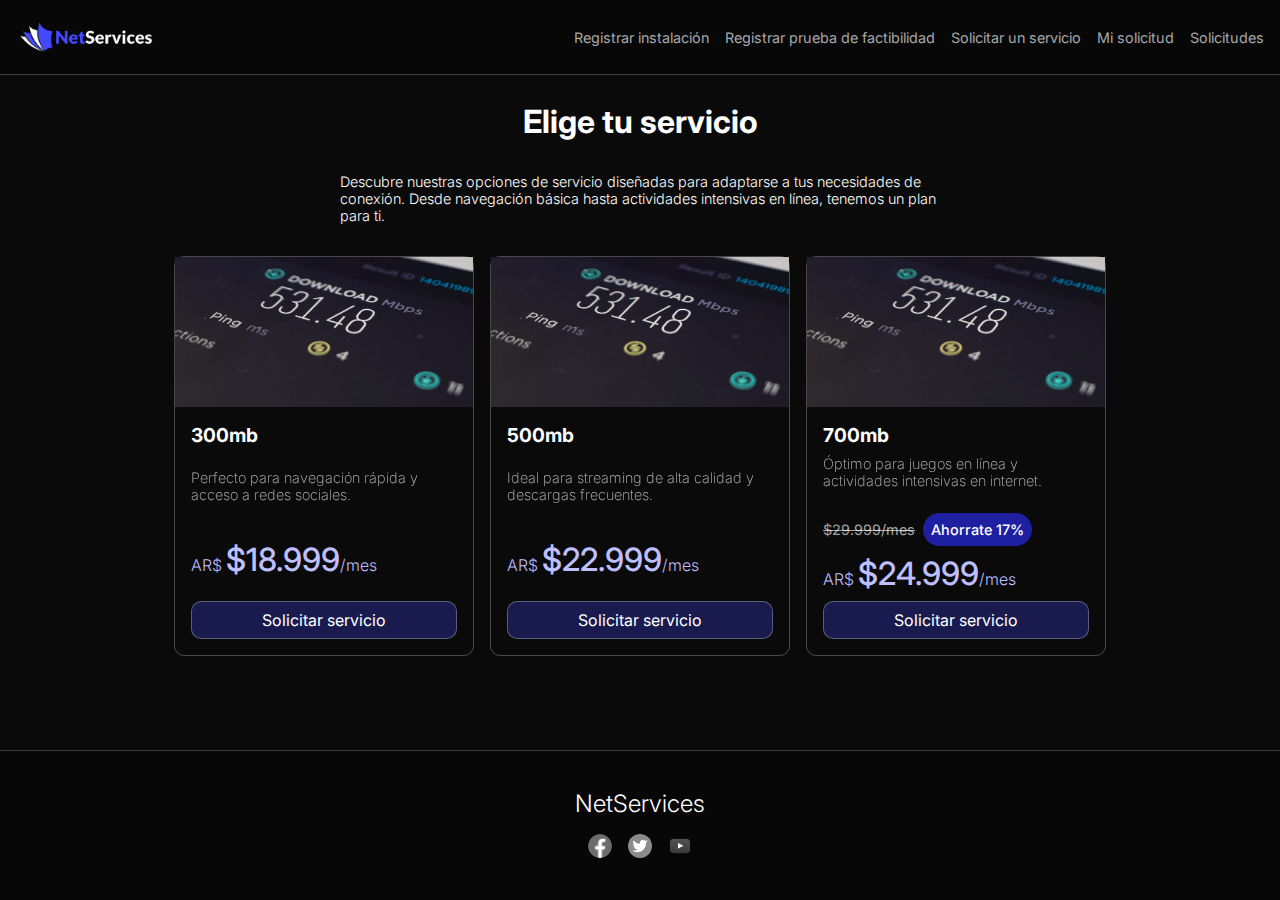
==== index.html @ 36fe7b7a "first commit" ====
<!DOCTYPE html>
<html lang="en">

<head>
    <meta charset="UTF-8">
    <meta name="viewport" content="width=device-width, initial-scale=1.0">
    <title>NetServices</title>
    <link rel="stylesheet" href="./styles.css">
    <script defer src="./script.js"></script>
</head>

<body>
    <header>
        <nav>
            <a href="./" class="logo">
                <img src="./assets/logo.png" alt="logo">
            </a>
            <ul>
                <li><a href="./pages/registro-instalacion.html">Registrar instalación</a></li>
                <li><a href="./pages/registro-prueba-factibilidad.html">Registrar prueba de factibilidad</a></li>
                <li><a href="./pages/solicitar-servicio.html">Solicitar un servicio</a></li>
                <li><a href="./pages/solicitud.html">Mi solicitud</a></li>
                <li><a href="./pages/solicitudes.html">Solicitudes</a></li>
            </ul>
        </nav>
    </header>

    <main id="home">
        <section class="promo" id="promo">
            <div class="header">
                <label>DESTACADO</label>
                <h2>PROMOCIÓN IMPERDIBLE!</h2>
            </div>
            <div class="description">
                <h3 class="option">700Mb</h3>
                <h4 class="oldPrice"><span>AR$
                    </span>$29.999<span>/mes</span></h4>
                <p>Ahora a</p>
                <h4 class="newPrice"><span>AR$
                    </span>$24.999<span>/mes</span></h4>
            </div>
            <div class="countdown">
                <h3 class="title">Tiempo restante</h3>
                <div class="units">
                    <div class="unit">
                        <span id="days"></span>
                        <h3>Días</h3>
                    </div>
                    <div class="unit">
                        <span id="hours"></span>
                        <h3>Horas</h3>
                    </div>
                    <div class="unit">
                        <span id="minutes"></span>
                        <h3>Minutos</h3>
                    </div>
                    <div class="unit">
                        <span id="seconds"></span>
                        <h3>Segundos</h3>
                    </div>
                </div>

            </div>
            <a href="./pages/solicitar-servicio.html">Solicitar servicio</a>
        </section>
        <section class="cards">
            <h1>Elige tu servicio</h1>
            <p class="description">Descubre nuestras opciones de servicio diseñadas para adaptarse a tus necesidades de
                conexión. Desde
                navegación básica hasta actividades intensivas en línea, tenemos un plan para ti.</p>
            <div class="wrapper">
                <div class="card">
                    <img src="./assets/speed.jpg" alt="banner">
                    <div class="details">
                        <h2>300mb</h2>
                        <p class="description">Perfecto para navegación rápida y acceso a redes sociales.</p>
                        <h3 class="price"><span>AR$
                            </span>$18.999<span>/mes</span></h3>
                        <a href="./pages/solicitar-servicio.html">Solicitar servicio</a>
                    </div>
                </div>
                <div class="card">
                    <img src="./assets/speed.jpg" alt="banner">
                    <div class="details">
                        <h2>500mb</h2>
                        <p class="description">Ideal para streaming de alta calidad y descargas frecuentes.</p>
                        <h3 class="price"><span>AR$
                            </span>$22.999<span>/mes</span></h3>
                        <a href="./pages/solicitar-servicio.html">Solicitar servicio</a>
                    </div>
                </div>
                <div class="card">
                    <img src="./assets/speed.jpg" alt="banner">
                    <div class="details">
                        <h2>700mb</h2>
                        <p class="description">Óptimo para juegos en línea y actividades intensivas en internet.</p>
                        <div class="oldPrice">
                            <h3>$29.999<span>/mes</span></h3>
                            <span class="percentage">Ahorrate 17%</span>
                        </div>
                        <h3 class="price"><span>AR$
                            </span>$24.999<span>/mes</span></h3>
                        <a href="./pages/solicitar-servicio.html">Solicitar servicio</a>
                    </div>
                </div>
            </div>
        </section>
    </main>

    <footer>
        <h2>NetServices</h2>
        <ul class="socialLinks">
            <li><a href="#"><img src="./assets/socials/facebook.png" alt="facebook logo"></a></li>
            <li><a href="#"><img src="./assets/socials/twitter.png" alt="twitter logo"></a></li>
            <li><a href="#"><img src="./assets/socials/youtube.png" alt="youtube logo"></a></li>
        </ul>
    </footer>
</body>

</html>
---- styles.css ----
@import url("https://fonts.googleapis.com/css2?family=Inter:wght@100..900&display=swap");

* {
  margin: 0;
  padding: 0;
  box-sizing: border-box;
}

html {
  font-family: "Inter", sans-serif;
}

body {
  background-color: #0a0a0a;
  color: white;
  display: flex;
  flex-direction: column;
  min-height: 100vh;

  main {
    margin-top: 70px;
  }
}

/* Navigation */

header nav {
  min-height: 70px;
  display: flex;
  align-items: center;
  justify-content: space-between;
  padding: 1rem;
  font-size: 0.9rem;
  border-bottom: rgba(255, 255, 255, 0.219) solid 1px;
  background-color: #070707;
  position: fixed;
  width: 100%;
  z-index: 9;

  .logo {
    cursor: pointer;
    transition: all 0.2s ease-in-out;

    &:hover {
      opacity: 0.8;
    }

    img {
      max-width: 150px;
      width: 100%;
      max-height: 50px;
      cursor: pointer;
    }
  }

  ul {
    list-style: none;
    display: flex;
    gap: 1rem;

    .current a {
      color: white;
      pointer-events: none;
      border-bottom: 1px solid white;
      padding-bottom: 0.3rem;
    }

    li a {
      color: rgba(255, 255, 255, 0.658);
      text-decoration: none;
      transition: all 0.2s ease-in-out;

      &:hover {
        color: white;
      }
    }
  }
}

/* Footer */

footer {
  min-height: 150px;
  border-top: rgba(255, 255, 255, 0.219) solid 1px;
  background-color: #070707;
  margin-top: auto;
  padding: 1rem;
  display: flex;
  flex-direction: column;
  align-items: center;
  justify-content: center;
  gap: 1rem;

  h2 {
    font-weight: 300;
  }

  .socialLinks {
    display: flex;
    list-style: none;
    gap: 1rem;

    img {
      border-radius: 100%;
      max-width: 1.5rem;
      filter: saturate(0);
      transition: all 0.2s ease-in-out;

      &:hover {
        filter: saturate(1);
      }
    }
  }
}

/*Promoción vigente*/

.promo {
  display: flex;
  flex-direction: column;
  align-items: center;
  justify-content: center;
  padding: 1rem;
  min-height: 600px;
  background-color: rgba(66, 66, 255, 0.089);
  margin-top: 0.5rem;
  background-image: url(./assets/promo.png);
  background-repeat: no-repeat;
  background-size: cover;
  gap: 2rem;
  text-align: center;

  a {
    font-size: 1rem;
    font-weight: medium;
    text-decoration: none;
    color: white;
    padding: 0.5rem 1rem;
    background-color: rgba(52, 54, 194, 0.37);
    border: 1px solid rgba(255, 255, 255, 0.295);
    border-radius: 10px;
    transition: all 0.2s ease-in-out;

    &:hover {
      background-color: rgba(52, 54, 194, 0.747);
    }
  }

  .description {
    color: white;
    padding: 1rem 1.5rem;
    border-radius: 100px;
    text-align: center;
    background: linear-gradient(
      40deg,
      rgba(43, 33, 180, 0.63) 0%,
      rgba(0, 212, 255, 0) 50%
    );
    border: 2px solid rgba(255, 255, 255, 0.171);
    max-width: 400px;
    width: 100%;

    .option {
      font-size: 2.8rem;
    }

    .oldPrice {
      span {
        font-weight: 400;
        font-size: 1rem;
      }
      font-weight: 600;
      text-decoration: line-through;
      color: rgba(255, 255, 255, 0.616);
      opacity: 0.8;
    }
    .newPrice {
      span {
        font-weight: 400;
        font-size: 1rem;
      }
      font-weight: 600;
      font-size: 2rem;
      font-weight: 400;
      color: rgb(255, 255, 255);
    }

    p {
      margin-top: 1rem;
    }
  }

  .header {
    display: flex;
    flex-direction: column;
    justify-content: center;
    align-items: center;
    gap: 0.5rem;

    h2 {
      font-size: 2rem;
    }

    label {
      letter-spacing: 0.3rem;
    }
  }

  .countdown {
    display: flex;
    flex-direction: column;
    align-items: center;
    justify-content: center;
    gap: 1rem;

    .title {
      font-weight: 400;
      font-size: 1.2rem;
    }

    .units {
      display: flex;
      gap: 1rem;
      cursor: default;
      user-select: none;

      .unit {
        display: flex;
        flex-direction: column;
        align-items: center;
        justify-content: center;
        min-width: 80px;
        background-color: rgba(0, 0, 0, 0.308);
        border: 1px solid rgba(255, 255, 255, 0.363);
        padding: 1rem 0.5rem;
        border-radius: 10px;

        span {
          font-size: 1.5rem;
          font-weight: 600;
        }

        h3 {
          font-weight: 400;
          font-size: 0.9rem;
        }
      }
    }
  }
}

#home {
  .cards {
    margin: 2rem 1rem;
    display: flex;
    flex-direction: column;
    align-items: center;
    justify-content: center;
    gap: 2rem;

    .description {
      font-size: 0.9rem;
      max-width: 600px;
      width: 100%;
      font-weight: 300;
    }

    .wrapper {
      display: flex;
      gap: 1rem;
      flex-wrap: wrap;

      .card {
        max-width: 300px;
        border: 1px solid rgba(255, 255, 255, 0.253);
        border-radius: 10px;
        display: flex;
        flex-direction: column;
        margin: 0 auto;

        img {
          width: 100%;
          height: 150px;
        }

        .details {
          padding: 1rem;
          display: flex;
          flex-direction: column;
          justify-content: space-between;
          gap: 0.5rem;
          height: 100%;

          a {
            font-size: 1rem;
            font-weight: medium;
            text-decoration: none;
            color: white;
            padding: 0.5rem 1rem;
            background-color: rgba(52, 54, 194, 0.37);
            border: 1px solid rgba(255, 255, 255, 0.295);
            border-radius: 10px;
            transition: all 0.2s ease-in-out;
            width: 100%;
            text-align: center;

            &:hover {
              background-color: rgba(52, 54, 194, 0.747);
            }
          }

          h2 {
            font-size: 1.2rem;
          }

          .description {
            font-size: 0.9rem;
            opacity: 0.7;
            font-weight: 200;
            margin-bottom: 1rem;
          }

          .price {
            font-size: 2rem;
            font-weight: 500;
            color: rgb(191, 191, 255);

            span {
              font-size: 1rem;
              font-weight: 300;
            }
          }

          .oldPrice {
            display: flex;
            gap: 0.5rem;
            align-items: center;

            h3 {
              font-size: 0.9rem;
              font-weight: 400;
              text-decoration: line-through;
              color: rgba(255, 255, 255, 0.644);
            }

            .percentage {
              font-size: 0.9rem;
              font-weight: 500;
              background-color: rgb(31, 31, 161);
              padding: 0.5rem;
              border-radius: 20px;
            }
          }
        }
      }
    }
  }
}

#registroInstalacion,
#registroPrueba,
#solicitarServicio,
#solicitudes,
#miSolicitud {
  display: flex;
  flex-direction: column;
  align-items: center;
  justify-content: center;
  min-height: 100vh;
  margin: 0 auto !important;
  gap: 0.5rem;
  max-width: 800px;
  width: 100%;

  p {
    font-size: 0.9rem;
    font-weight: 300;
    opacity: 0.8;
    margin-bottom: 1rem;
  }

  h1 {
    font-size: 1.5rem;
  }

  h2 {
    font-size: 1rem;
    font-weight: medium;
  }
}

#solicitarServicio {
  padding-top: 100px;
}

#miSolicitud {
  gap: 2rem;
  .filters,
  .list {
    display: flex;
    flex-direction: column;
    gap: 0.5rem;
    width: 100%;
  }
}

#solicitudes {
  max-width: 800px;
  width: 100%;
  display: flex;
  flex-direction: column;
  gap: 2rem;

  .filters {
    display: flex;
    flex-direction: column;
    gap: 1rem;

    form {
      display: flex;
      flex-direction: row;
      align-items: flex-start;
      gap: 2rem;
      flex-wrap: wrap;

      .rangeWrapper {
        display: flex;
        flex-direction: row;
        align-items: center;
      }
    }
  }

  .list {
    width: 100%;
    display: flex;
    flex-direction: column;
    gap: 1rem;
  }
}

form {
  display: flex;
  flex-direction: column;
  gap: 1rem;
  width: 100%;

  div {
    display: flex;
    flex-direction: column;
    gap: 0.5rem;

    input,
    textarea {
      background-color: rgba(0, 0, 0, 0.192);
      outline: none;
      border: none;
      padding: 0.5rem 1rem;
      color: white;
    }

    textarea {
      resize: none;
    }
  }

  button[type="submit"] {
    font-size: 1rem;
    font-weight: medium;
    color: white;
    padding: 0.5rem 1rem;
    background-color: rgba(52, 54, 194, 0.37);
    border: 1px solid rgba(255, 255, 255, 0.295);
    border-radius: 10px;
    transition: all 0.2s ease-in-out;
    cursor: pointer;

    &:hover {
      background-color: rgba(52, 54, 194, 0.747);
    }
  }
}

table {
  width: 100%;
  border-collapse: collapse;
  font-size: 0.9rem;
  border-radius: 8px;
  overflow: hidden;
  color: white;

  tbody {
    background-color: #0a0a0a;

    td {
      padding: 10px;

      a {
        text-decoration: none;
        color: #007bff;
        font-weight: bold;
        &:hover {
          text-decoration: underline;
        }
      }
    }
  }

  th {
    background-color: #070707;
    padding: 10px;
    text-align: left;
    border-bottom: 1px solid #303030;
  }

  tr:nth-child(even) {
    background-color: #161616;
  }
}
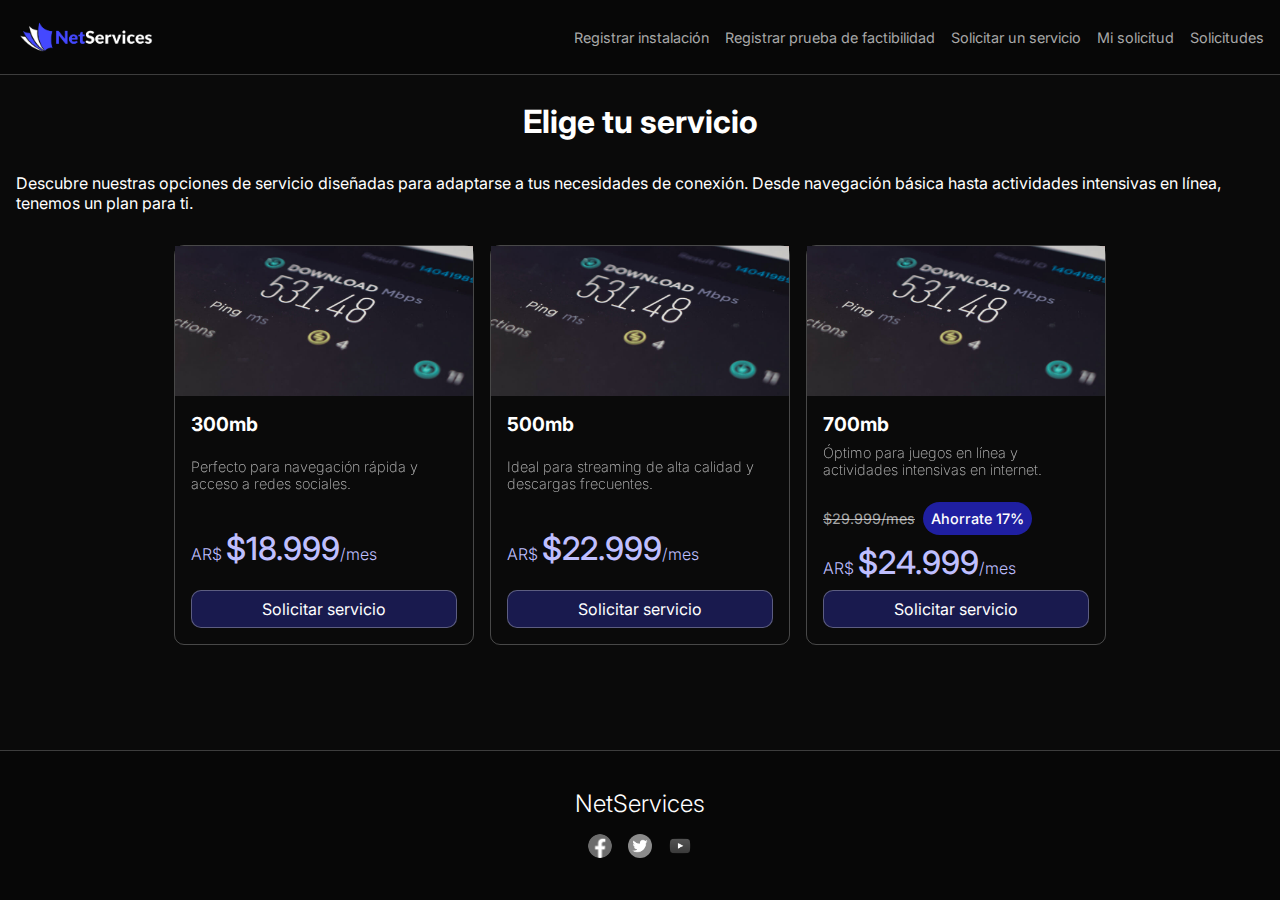
==== commit 3b93cae6: "refactor: change cards' description element class name to cardsDescription" ====
--- a/index.html
+++ b/index.html
@@ -65,7 +65,7 @@
         </section>
         <section class="cards">
             <h1>Elige tu servicio</h1>
-            <p class="description">Descubre nuestras opciones de servicio diseñadas para adaptarse a tus necesidades de
+            <p class="cardsDescription">Descubre nuestras opciones de servicio diseñadas para adaptarse a tus necesidades de
                 conexión. Desde
                 navegación básica hasta actividades intensivas en línea, tenemos un plan para ti.</p>
             <div class="wrapper">
--- a/styles.css
+++ b/styles.css
@@ -457,6 +457,13 @@
       border: none;
       padding: 0.5rem 1rem;
       color: white;
+      font-size: .9rem;
+      font-weight: regular;
+    }
+
+    label{
+        font-size: 1rem;
+        font-weight: medium;
     }
 
     textarea {
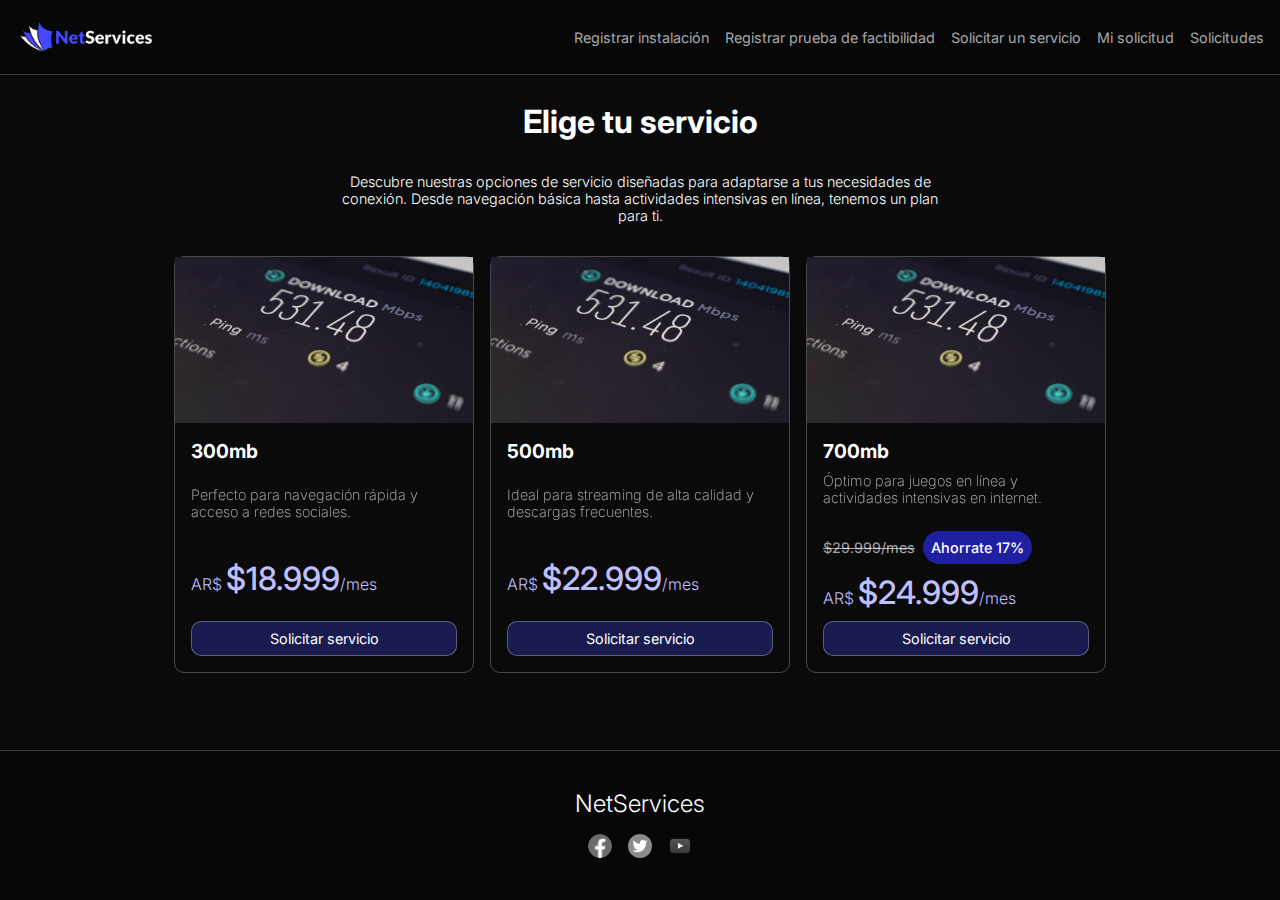
==== commit 4d7ce238: "refactor: change script src to home.js" ====
--- a/index.html
+++ b/index.html
@@ -6,7 +6,7 @@
     <meta name="viewport" content="width=device-width, initial-scale=1.0">
     <title>NetServices</title>
     <link rel="stylesheet" href="./styles.css">
-    <script defer src="./script.js"></script>
+    <script defer src="./home.js"></script>
 </head>
 
 <body>
--- a/styles.css
+++ b/styles.css
@@ -8,6 +8,7 @@
 
 html {
   font-family: "Inter", sans-serif;
+  color-scheme: dark;
 }
 
 body {
@@ -20,6 +21,11 @@
   main {
     margin-top: 70px;
   }
+}
+
+button, a{
+  font-size: .9rem;
+  font-weight: 400;
 }
 
 /* Navigation */
@@ -36,6 +42,9 @@
   position: fixed;
   width: 100%;
   z-index: 9;
+  flex-wrap: wrap;
+  margin: 0 auto;
+  gap: 1rem;
 
   .logo {
     cursor: pointer;
@@ -57,6 +66,11 @@
     list-style: none;
     display: flex;
     gap: 1rem;
+    flex-wrap: wrap;
+
+    li {
+      margin: 0 auto;
+    }
 
     .current a {
       color: white;
@@ -131,8 +145,6 @@
   text-align: center;
 
   a {
-    font-size: 1rem;
-    font-weight: medium;
     text-decoration: none;
     color: white;
     padding: 0.5rem 1rem;
@@ -220,6 +232,7 @@
 
     .units {
       display: flex;
+      flex-wrap: wrap;
       gap: 1rem;
       cursor: default;
       user-select: none;
@@ -234,6 +247,7 @@
         border: 1px solid rgba(255, 255, 255, 0.363);
         padding: 1rem 0.5rem;
         border-radius: 10px;
+        margin: 0 auto;
 
         span {
           font-size: 1.5rem;
@@ -258,11 +272,12 @@
     justify-content: center;
     gap: 2rem;
 
-    .description {
+    .cardsDescription {
       font-size: 0.9rem;
       max-width: 600px;
       width: 100%;
       font-weight: 300;
+      text-align: center;
     }
 
     .wrapper {
@@ -280,7 +295,8 @@
 
         img {
           width: 100%;
-          height: 150px;
+          height: 170px;
+          object-fit: cover;
         }
 
         .details {
@@ -292,8 +308,6 @@
           height: 100%;
 
           a {
-            font-size: 1rem;
-            font-weight: medium;
             text-decoration: none;
             color: white;
             padding: 0.5rem 1rem;
@@ -371,12 +385,14 @@
   gap: 0.5rem;
   max-width: 800px;
   width: 100%;
+  padding: 1rem;
 
   p {
     font-size: 0.9rem;
     font-weight: 300;
     opacity: 0.8;
     margin-bottom: 1rem;
+    text-align: center;
   }
 
   h1 {
@@ -390,7 +406,7 @@
 }
 
 #solicitarServicio {
-  padding-top: 100px;
+  padding-top: 150px;
 }
 
 #miSolicitud {
@@ -401,6 +417,7 @@
     flex-direction: column;
     gap: 0.5rem;
     width: 100%;
+    overflow: auto;
   }
 }
 
@@ -409,6 +426,7 @@
   width: 100%;
   display: flex;
   flex-direction: column;
+  justify-content: center;
   gap: 2rem;
 
   .filters {
@@ -426,6 +444,7 @@
       .rangeWrapper {
         display: flex;
         flex-direction: row;
+        flex-wrap: wrap;
         align-items: center;
       }
     }
@@ -457,13 +476,13 @@
       border: none;
       padding: 0.5rem 1rem;
       color: white;
-      font-size: .9rem;
+      font-size: 0.9rem;
       font-weight: regular;
     }
 
-    label{
-        font-size: 1rem;
-        font-weight: medium;
+    label {
+      font-size: 1rem;
+      font-weight: medium;
     }
 
     textarea {
@@ -472,8 +491,6 @@
   }
 
   button[type="submit"] {
-    font-size: 1rem;
-    font-weight: medium;
     color: white;
     padding: 0.5rem 1rem;
     background-color: rgba(52, 54, 194, 0.37);
@@ -481,6 +498,7 @@
     border-radius: 10px;
     transition: all 0.2s ease-in-out;
     cursor: pointer;
+    width: fit-content;
 
     &:hover {
       background-color: rgba(52, 54, 194, 0.747);
@@ -489,11 +507,10 @@
 }
 
 table {
-  width: 100%;
   border-collapse: collapse;
   font-size: 0.9rem;
   border-radius: 8px;
-  overflow: hidden;
+  overflow: auto;
   color: white;
 
   tbody {
